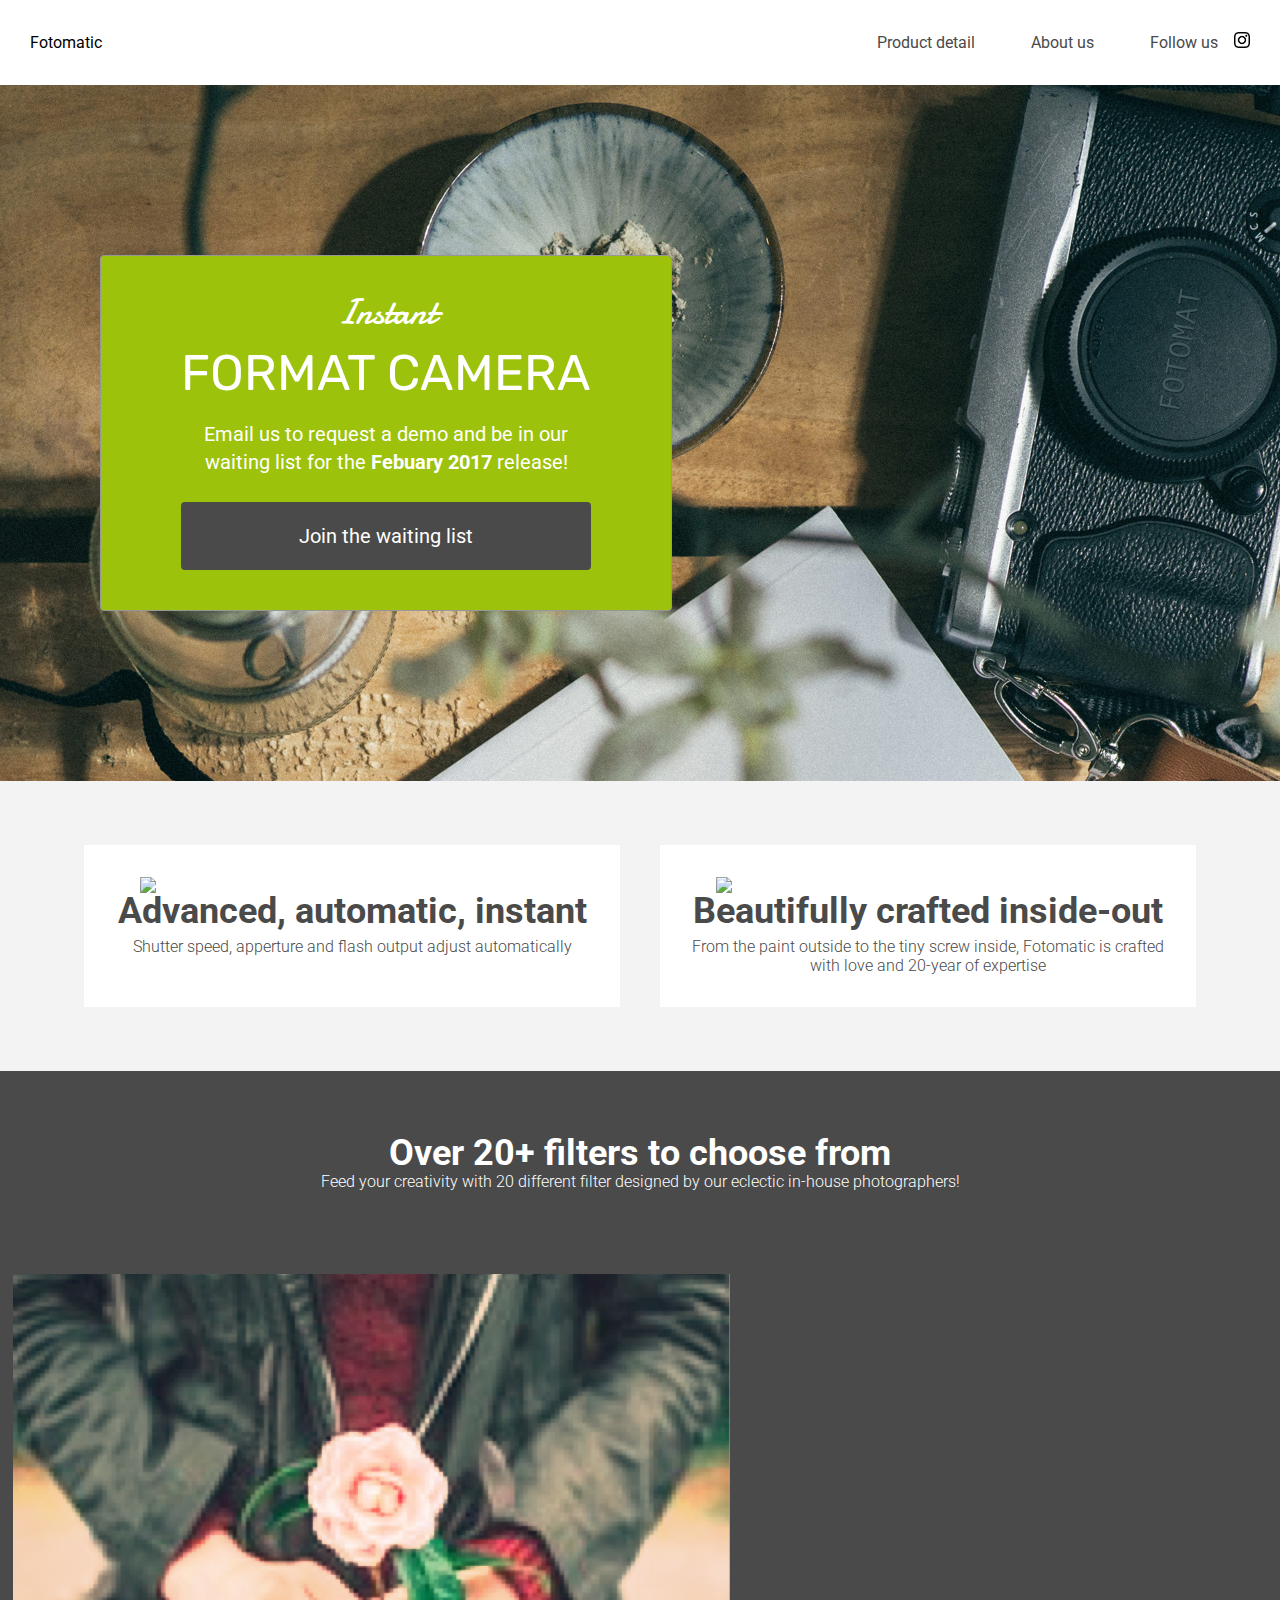
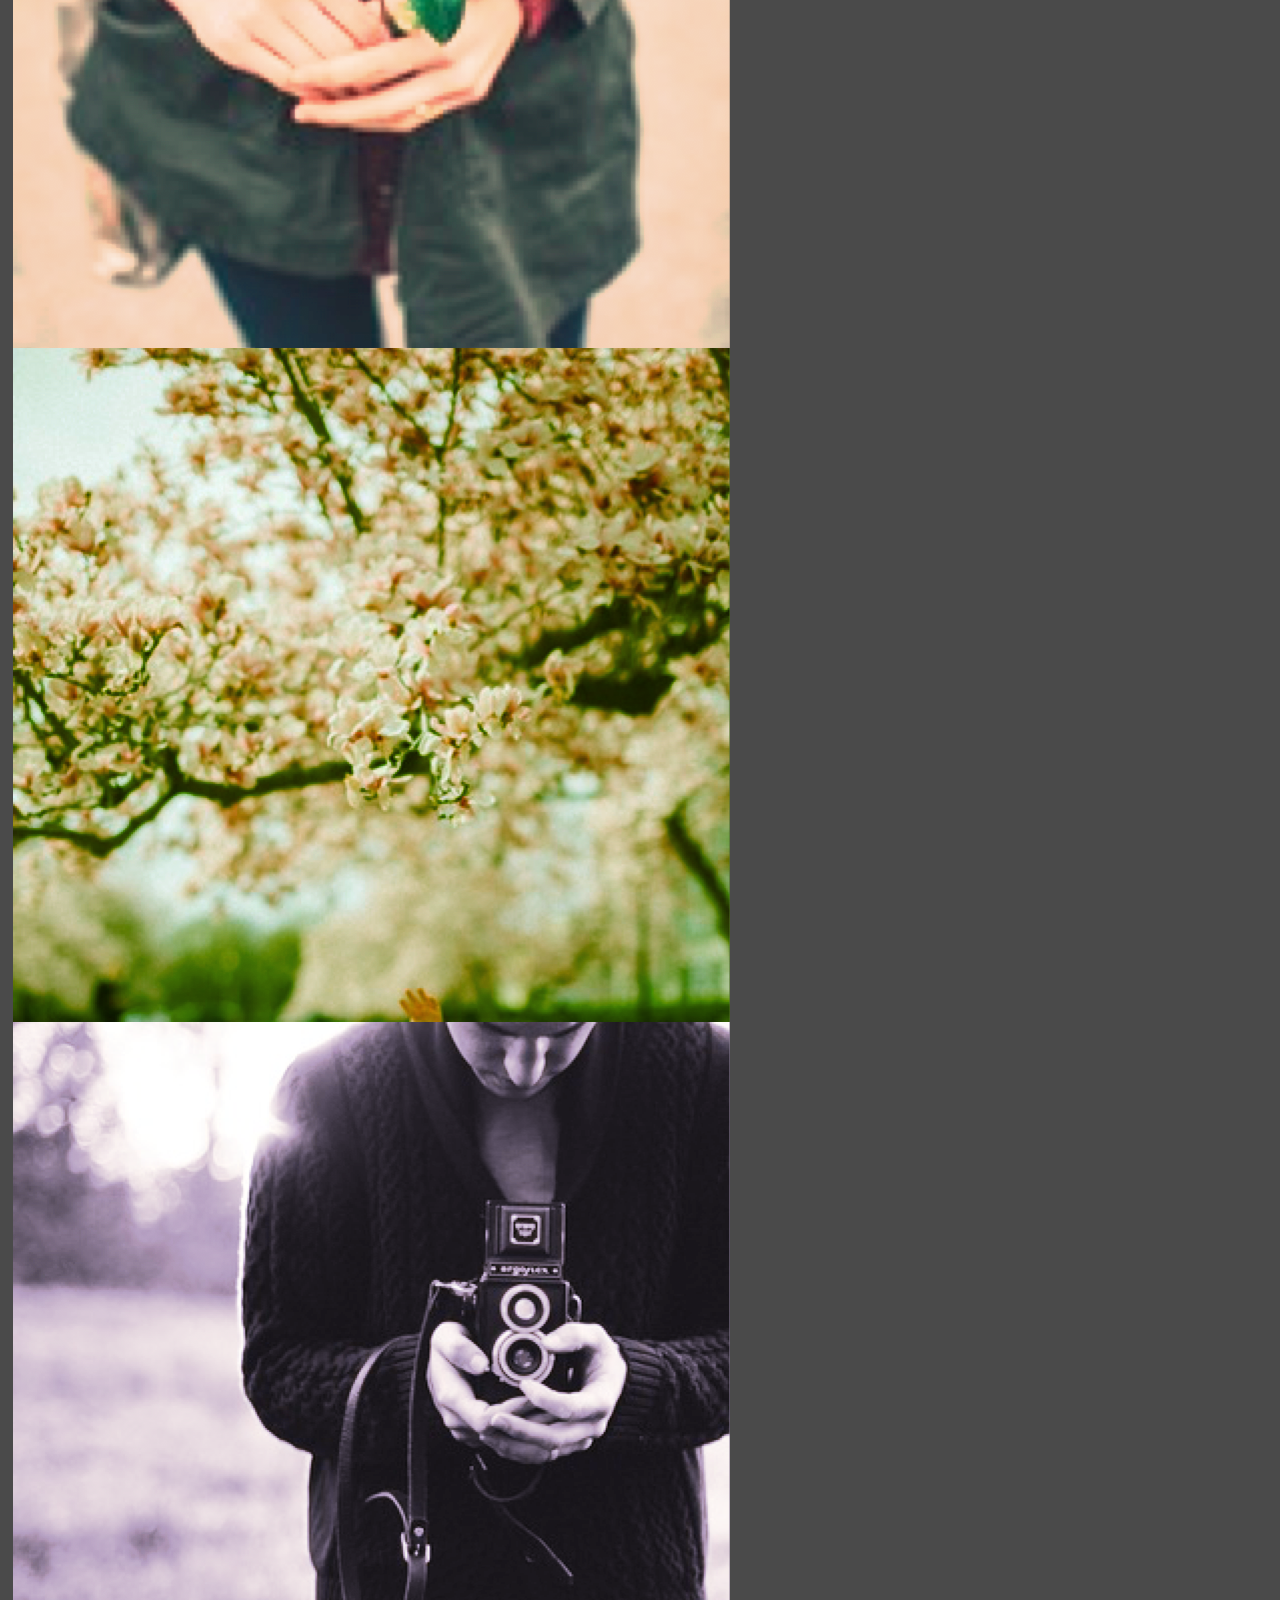
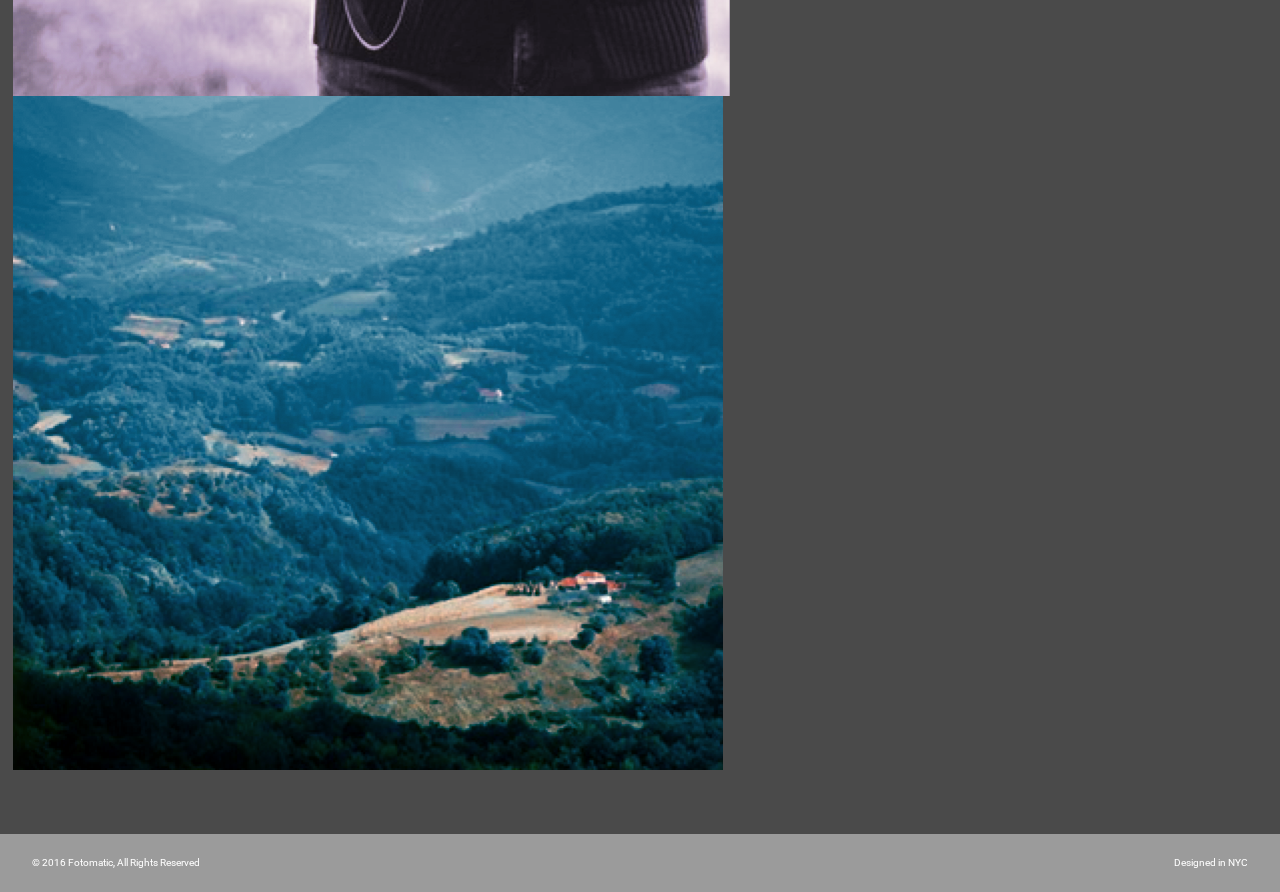
==== index.html @ fb4c3159 "initialization" ====
<!DOCTYPE html>
<html>
<head>
  <link href="https://fonts.googleapis.com/css?family=Damion" rel="stylesheet">
  <link href="https://fonts.googleapis.com/css?family=Rubik" rel="stylesheet">
  <link href="https://fonts.googleapis.com/css?family=Roboto:300,400,600,700" rel="stylesheet">
  <link rel="stylesheet" href="./resources/css/reset.css">
  <link rel="stylesheet" href="./resources/css/style.css">
</head>
<body>
  <!-- Header -->
  <header>
    <div class="content">
      <a href="index.html" class="desktop logo">Fotomatic</a>
      <nav class="desktop">
        <ul>
          <li><a href="#">Product detail</a></li>
          <li><a href="#">About us</a></li>
          <li><a href="https://www.instagram.com/">Follow us <img class="icon" src="./resources/images/instagram.png"></a></li>
        </ul>
      </nav>
      <nav class="mobile">
        <ul>
          <li><a href="#"><img src="./resources/images/ic-logo.svg"></a></li>
          <li><a href="#"><img src="./resources/images/ic-product-detail.svg"></a></li>
          <li><a href="#"><img src="./resources/images/ic-about-us.svg"></a></li>
          <li><a href="#" class="button">Join us</a></li>
        </ul>
      </nav>
    </div>
  </header>

  <!-- Main Content -->
  <div class="main-content">

    <!-- Sign Up Section -->
    <div id="sign-up-section" class="banner">
      <div id="sign-up-cta">
        <div class="content center">
          <div class="header">
            <h2 class="cursive">Instant</h2>
            <h1 class="striking">FORMAT CAMERA</h1>
          </div>
          <div class="email">
            <span>
              Email us to request a demo and be in our waiting list for the <strong>Febuary 2017</strong> release!
            </span>
            <div class="button">Join the waiting list</div>
          </div>
        </div>
      </div>
    </div>

    <!-- Features Section -->
    <div id="features-section">
      <div class="feature">
        <div class="center">
          <div class="image-container">
            <img src="images/feature-1.png" />
          </div>
          <div class="content">
            <h2>Advanced, automatic, instant</h2>
            <h3>Shutter speed, apperture and flash output adjust automatically</h3>
          </div>
        </div>
      </div>
      <div class="feature">
        <div class="center">
          <div class="image-container">
            <img src="images/feature-2.png" />
          </div>
          <div class="content">
            <h2>Beautifully crafted inside-out</h2>
            <h3>From the paint outside to the tiny screw inside, Fotomatic is crafted with love and 20-year of expertise</h3>
          </div>
        </div>
      </div>
    </div>

    <!-- Filters Section -->
    <div id="filters-section">
      <div class="content center">
        <h2>Over 20+ filters to choose from</h2>
        <h3>Feed your creativity with 20 different filter designed by our eclectic in-house photographers!</h3>
      </div>
      <div class="images-container">
        <div class="image-container">
          <img src="./resources/images/filter-1.png" />
        </div>
        <div class="image-container">
          <img src="./resources/images/filter-2.png" />
        </div>
        <div class="image-container">
          <img src="./resources/images/filter-3.png" />
        </div>
        <div class="image-container extra">
          <img src="./resources/images/filter-4.png" />
        </div>
      </div>
    </div>

    <!-- Quotes Section
    <div id="quotes-section">
      <div class="content center">
        <span class="quote">“It’s truly something that could create a brand new photography Renaissance”</span>
        <img class="quote-citation" src="./resources/images/photography-logo.png" />
      </div>
    </div>

    <!-- Footer -->
    <footer>
      <div class="content">
        <span class="copyright">© 2016  Fotomatic, All Rights Reserved</span>
        <span class="location">Designed in NYC</span>
      </div>
    </footer>

  </div>
</body>
</html>
---- resources/css/style.css ----
/* Universal Styles */

html {
  font-family: "Roboto", sans-serif;
  font-size: 16px;
}

.main-content {
  position: relative;
  top: 5.3125rem; /* To offset for fixed header. */
}

.center {
  text-align: center;
}

.button {
  border-radius: 4px;
  background-color: #4a4a4a;
  color: white;
}

.image-container {
  overflow: hidden;
}

.image-container img {
  display: block;
}

.banner{
    background-image: url("../images/banner-landingpage.jpg");
}

#sign-up-cta{
    margin: 10.625rem 6.25rem;
}

header .content{
    display: flex;
    justify-content: space-between;
}

@media only screen and (max-width: 760px) {
  .main-content {
    top: 2.5625rem;
  }
}

/* Header */

header {
  position: fixed;
  width: 100%;
  border-bottom: solid 1px #c6c1c1;
  background-color: white;
}

header .content {
  display: flex;
  align-items: center;
  padding: 1.875rem;
}

header .logo {
  flex: 1;
}

header nav ul {
  display: flex;
}

nav li {
  padding-left: 3.5rem;
}

nav a {
  vertical-align: bottom;
  line-height: 1.6;
  font-size: 1rem;
  color: #4a4a4a;
}

header .icon {
  width: 1rem;
  padding-left: .75rem;
}

header .mobile {
  display: none;
}

@media only screen and (max-width: 760px) {
  header .desktop {
    display: none;
  }

  header .mobile {
    display: block;
    width: 100%;
  }

  header .content {
    padding: .5rem 0;
  }

  header .mobile ul {
    display: flex;
    justify-content: space-around;
    align-items: center;
    width: 100%;
  }

  header .mobile li {
    padding: 0;
  }

  header .mobile .button {
    padding: .1875rem .5rem;
    background-color: #9dc20b;
    line-height: 1.6;
    color: white;
  }
}

/* Sign Up Section */

#sign-up-section {
  display: flex;
  justify-content: flex-start;
  align-items: flex-start;
  height: 43.5rem;
}

#sign-up-cta {
  padding: 0 5rem 2.5rem 5rem;
  border: solid 1px #979797;
  border-radius: 4px;
  background-color: #9dc20b;
}

#sign-up-cta .content {
  width: 25.625rem;
  margin-top: 2rem;
  font-family: "Roboto", sans-serif;
  font-size: 1.25rem;
  line-height: 1.4;
  color: white;
}

#sign-up-cta h1 {
  font-size: 3.125rem;
}

#sign-up-cta h2 {
  font-size: 2.25rem;
}

#sign-up-cta span strong {
  font-weight: bold;
}

#sign-up-cta .cursive {
  font-family: "Damion", cursive;
}

#sign-up-cta .striking {
  font-family: "Rubik", sans-serif;
  padding-bottom: .75rem;
}

#sign-up-cta .button {
  margin-top: 1.625rem;
  padding: 1.25rem 7.25rem;
}

@media only screen and (max-width: 760px) {
  #sign-up-section {
    align-items: center;
    justify-content: center;
    height: 28rem;
  }

  #sign-up-cta {
    position: static;
    width: auto;
    height: auto;
    background-color: transparent;
    border: none;
  }

  #sign-up-cta .content {
    margin-top: 0;
  }

  #sign-up-cta .email {
    display: none;
  }

  #sign-up-cta h1 {
    font-size: 3.125rem;
  }

  #sign-up-cta h2 {
    font-size: 2.25rem;
  }
}

@media only screen and (max-width: 450px) {
  #sign-up-section {
    height: 20rem;
  }

  #sign-up-cta h1 {
    font-size: 2.25rem;
  }

  #sign-up-cta h2 {
    font-size: 2rem;
  }
}

/* Features Section */

#features-section {
  display: flex;
  justify-content: space-between;
  padding: 4rem 5%;
  background-color: #f3f3f3;
}

.feature {
  flex: 1;
  padding: 2rem;
  margin: 0px 1.25rem;
  background-color: white;
}

.feature .image-container {
  width: 90%;
  height: 65%;
  margin: 0 auto;
}

.feature h2 {
  padding-bottom: .5rem;
  font-size: 2.25rem;
  font-weight: bold;
  color: #4a4a4a;
}

.feature h3 {
  font-size: 1rem;
  line-height: 1.2;
  font-weight: 300;
  color: #4a4a4a;
}

@media only screen and (max-width: 890px) {
  .feature h2 {
    font-size: 1.125rem;
    line-height: 1.3;
    font-weight: normal;
  }

  .feature h3 {
    font-size: .875rem;
    line-height: 1.4;
  }
}

@media only screen and (max-width: 760px) {
  #features-section {
    flex-flow: column;
    padding: 0;
  }

  .feature {
    margin: 0;
    padding: 1.25rem 1rem 0 1rem;
  }
}

/* Filters Section */

#filters-section {
  padding: 4rem 0;
  background-color: #4a4a4a;
}

#filters-section .content {
  padding: 0 .625rem;
  margin-bottom: 5rem;
}

#filters-section .content h2 {
  font-size: 2.25rem;
  font-weight: bold;
  color: white;
}

#filters-section .content h3 {
  font-size: 1rem;
  line-height: 1.4;
  font-weight: 300;
  color: white;
}

#filters-section .images-container {
  max-width: 100%;
  padding: 0 1%;
}

@media only screen and (max-width: 760px) {
  #filters-section {
    padding: 1.5rem 0 0 0;
  }

  #filters-section .content {
    margin-bottom: 1rem;
  }

  #filters-section .content h2 {
    padding-bottom: .625rem;
    font-size: 1.125rem;
    line-height: 1.3;
    font-weight: normal;
  }

  #filters-section .content h3 {
    font-size: .875rem;
    line-height: 1.4;
  }

  #filters-section .images-container {
    padding: 0;
  }

  #filters-section .extra {
    display: none;
  }
}

/* Quotes Section */

#quotes-section {
  background-color: #f3f3f3;
}

#quotes-section content {
  padding: 5rem 0;
}

#quotes-section quote {
  padding-right: 1.875rem;
  font-family: "Palatino", serif;
  font-size: 1.875rem;
  line-height: 1.1;
  font-style: italic;
  color: #4a4a4a;
}

#quotes-section quote-citation {
  height: 1.875rem;
}

@media only screen and (max-width: 760px) {
  #quotes-section content {
    padding: 1.875rem .625rem;
  }

  #quotes-section quote {
    font-size: 1.5rem;
    line-height: 1.4;
  }

  #quotes-section quote-citation {
    display: block;
    padding-top: 1rem;
    margin: auto;
  }
}

/* Footer */

footer {
  background-color: #9b9b9b;
  padding: 1.5rem 2rem;
}

footer .content {
  color: white;
  display: flex;
  font-size: .75rem;
}

footer .copyright {
  flex-grow: 1;
}

@media only screen and (min-width: 760px) {
  footer .content {
    font-size: .625rem;
  }
}
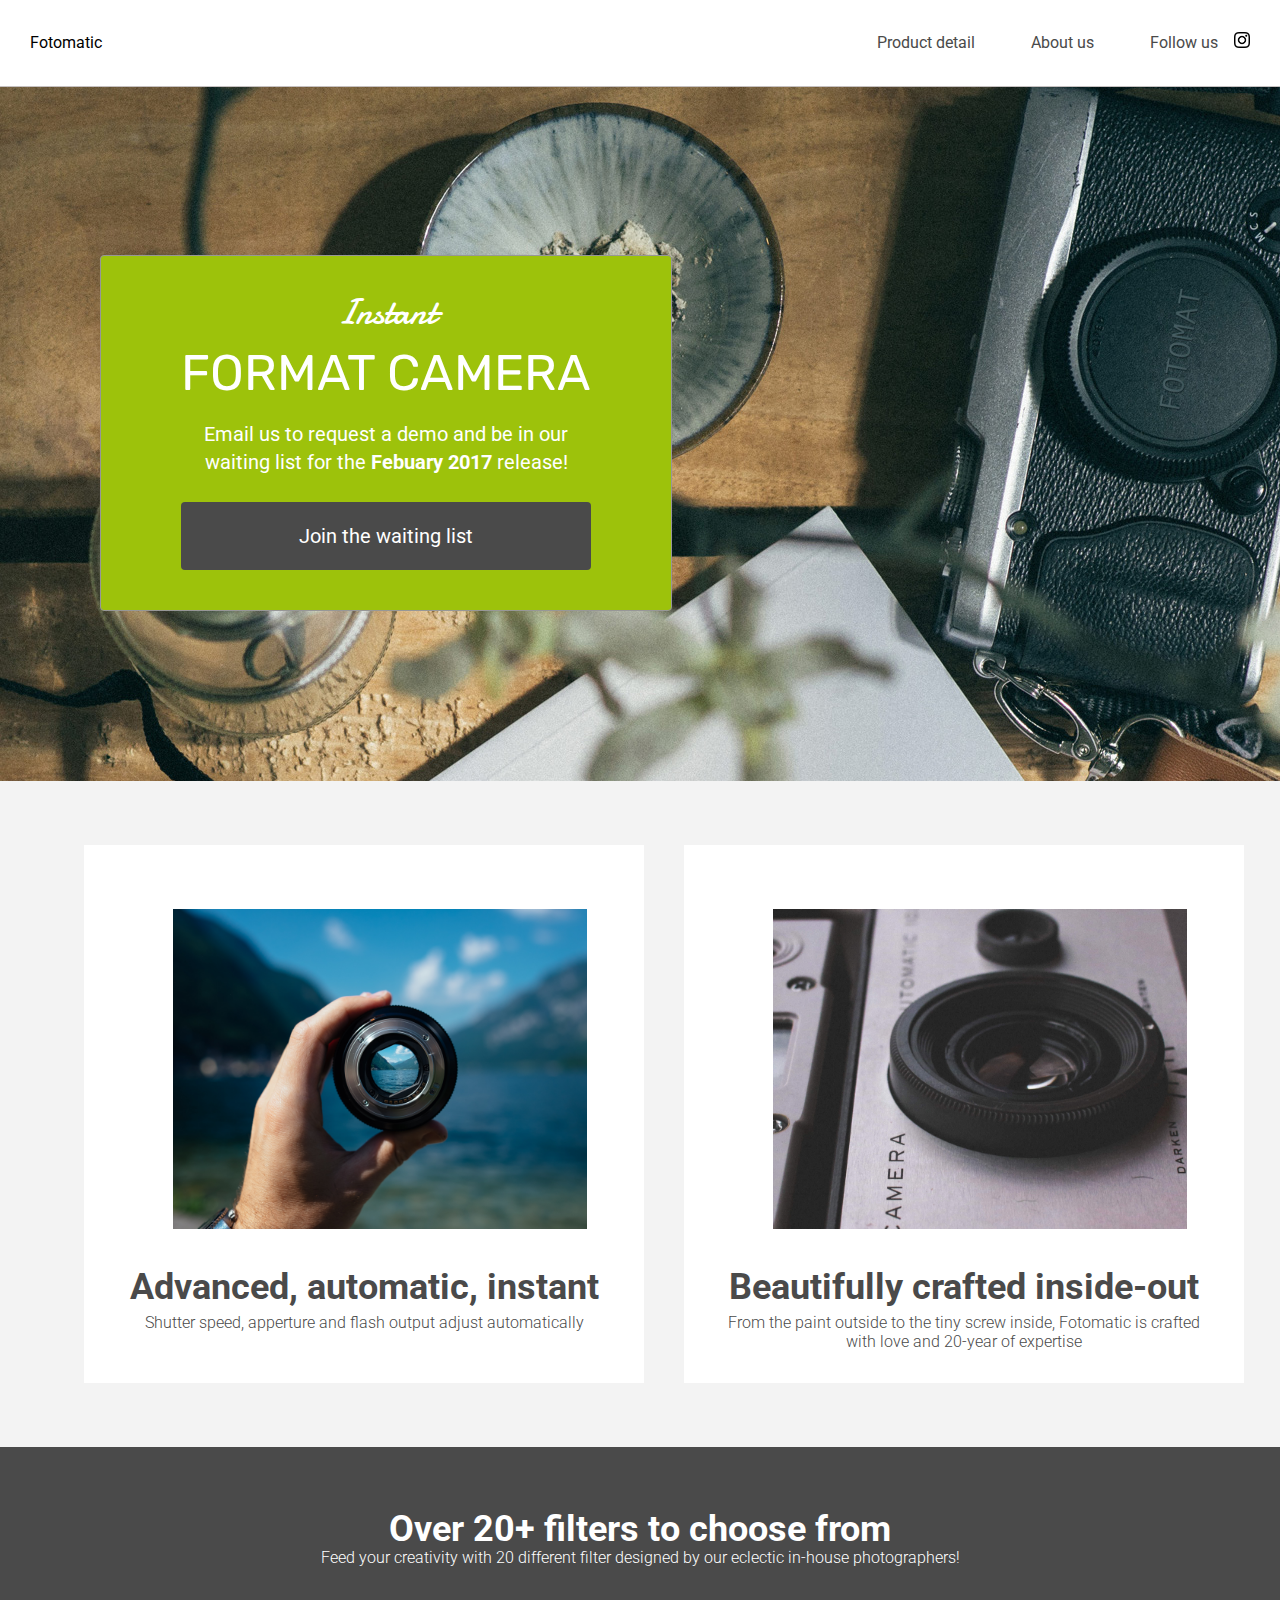
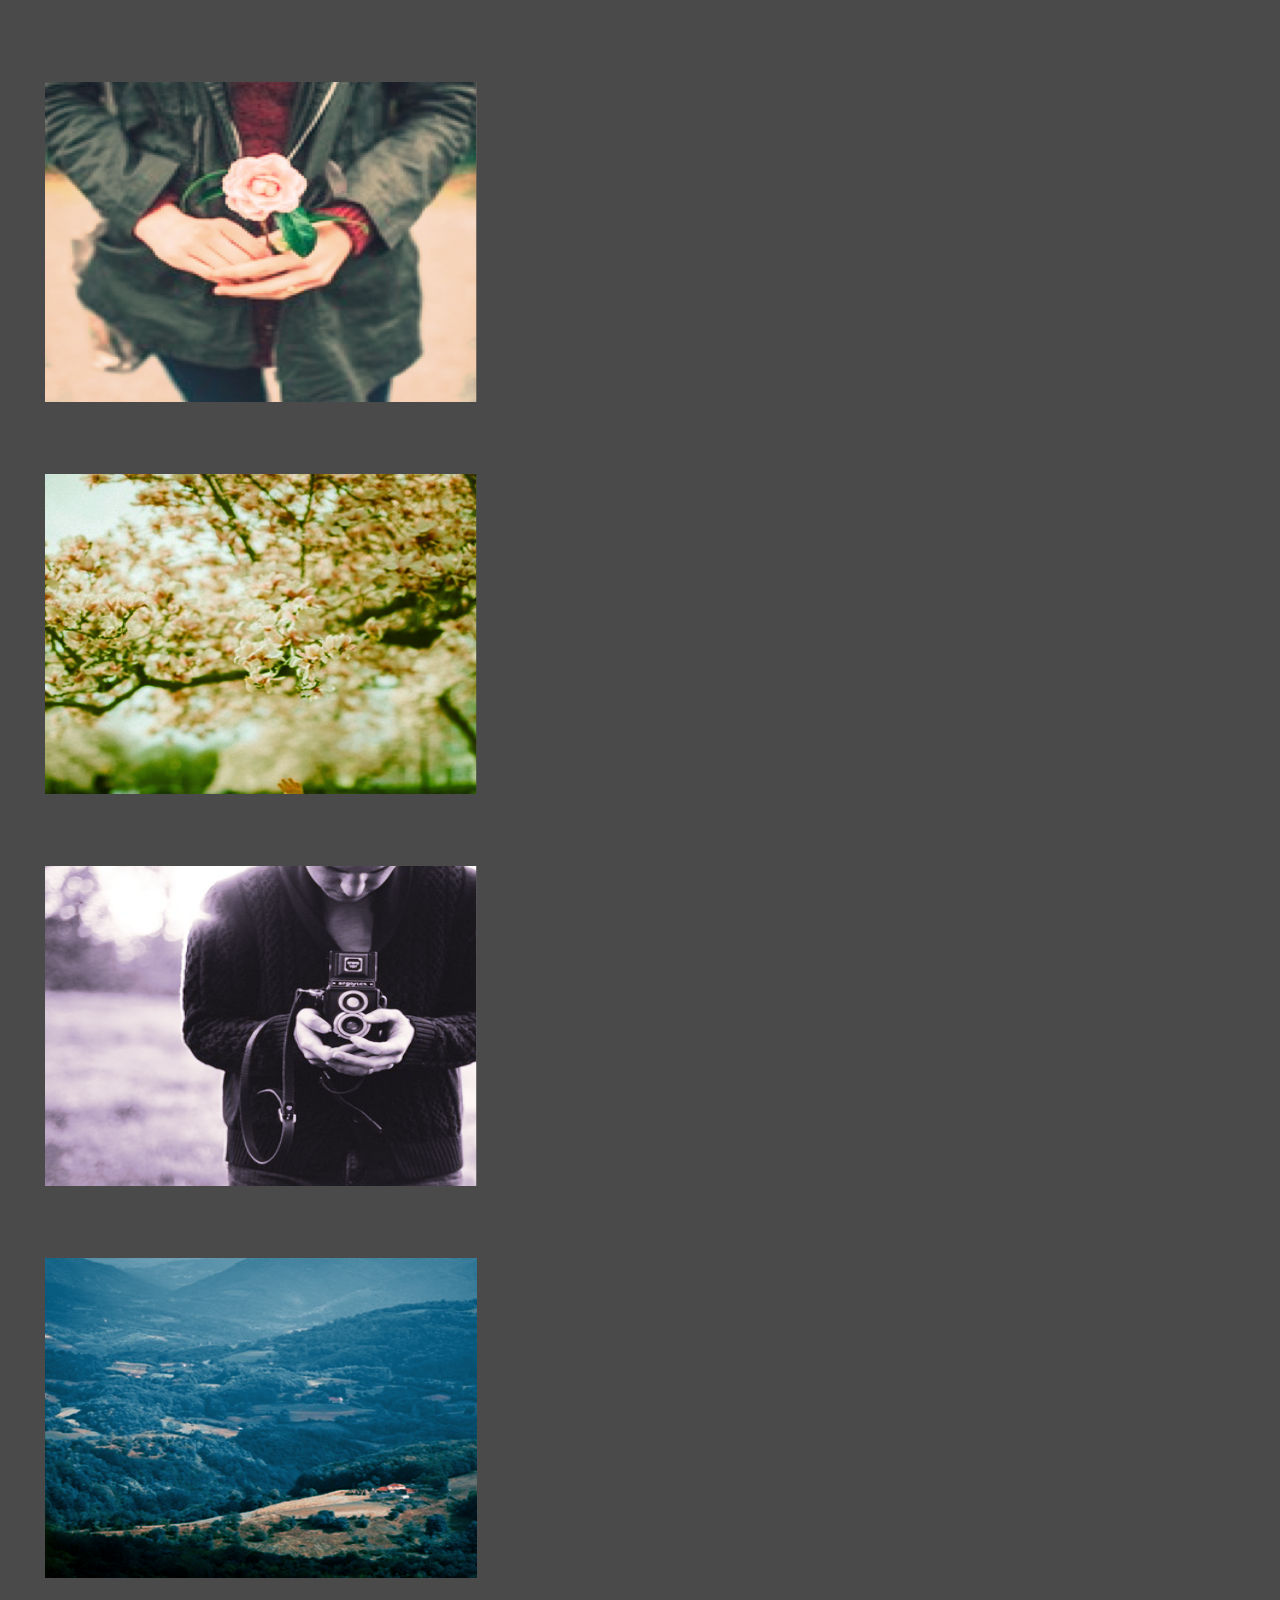
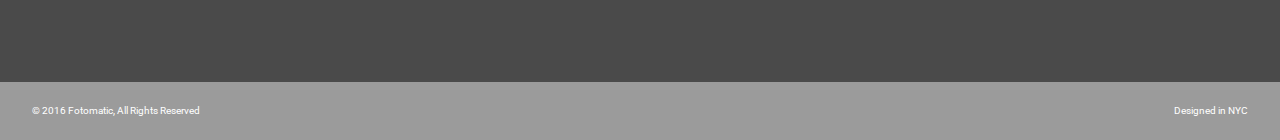
==== commit bcc725f7: "for review" ====
--- a/index.html
+++ b/index.html
@@ -52,11 +52,12 @@
     </div>
 
     <!-- Features Section -->
+
     <div id="features-section">
       <div class="feature">
         <div class="center">
           <div class="image-container">
-            <img src="images/feature-1.png" />
+            <img src="resources/images/feature-1.png" />
           </div>
           <div class="content">
             <h2>Advanced, automatic, instant</h2>
@@ -67,7 +68,7 @@
       <div class="feature">
         <div class="center">
           <div class="image-container">
-            <img src="images/feature-2.png" />
+            <img src="resources/images/feature-2.png" />
           </div>
           <div class="content">
             <h2>Beautifully crafted inside-out</h2>
@@ -76,7 +77,6 @@
         </div>
       </div>
     </div>
-
     <!-- Filters Section -->
     <div id="filters-section">
       <div class="content center">
--- a/resources/css/style.css
+++ b/resources/css/style.css
@@ -3,6 +3,11 @@
 html {
   font-family: "Roboto", sans-serif;
   font-size: 16px;
+}
+
+body{
+   width: 100%;
+   margin: 0 auto;
 }
 
 .main-content {
@@ -36,10 +41,40 @@
     margin: 10.625rem 6.25rem;
 }
 
+header{
+    position: fixed;
+    z-index: 100;
+    width: 100%;
+    border-bottom: solid 1px #c6c1c1;
+    background-color: white;
+}
+
 header .content{
     display: flex;
     justify-content: space-between;
-}
+    align-items: center;
+}
+
+#features-section{
+   display: flex;
+   justify-content: center;
+   padding: 4rem 5%;
+   background-color: #f3f3f3;
+}
+
+.feature{
+    flex: 1;
+    margin: 0 1.25rem;
+    padding: 2rem;
+    background-color: white;
+}
+
+.image-container img{
+    margin: 32px 32px 40px 32px;
+    width: 27rem;
+    height: 20rem;
+}
+
 
 @media only screen and (max-width: 760px) {
   .main-content {
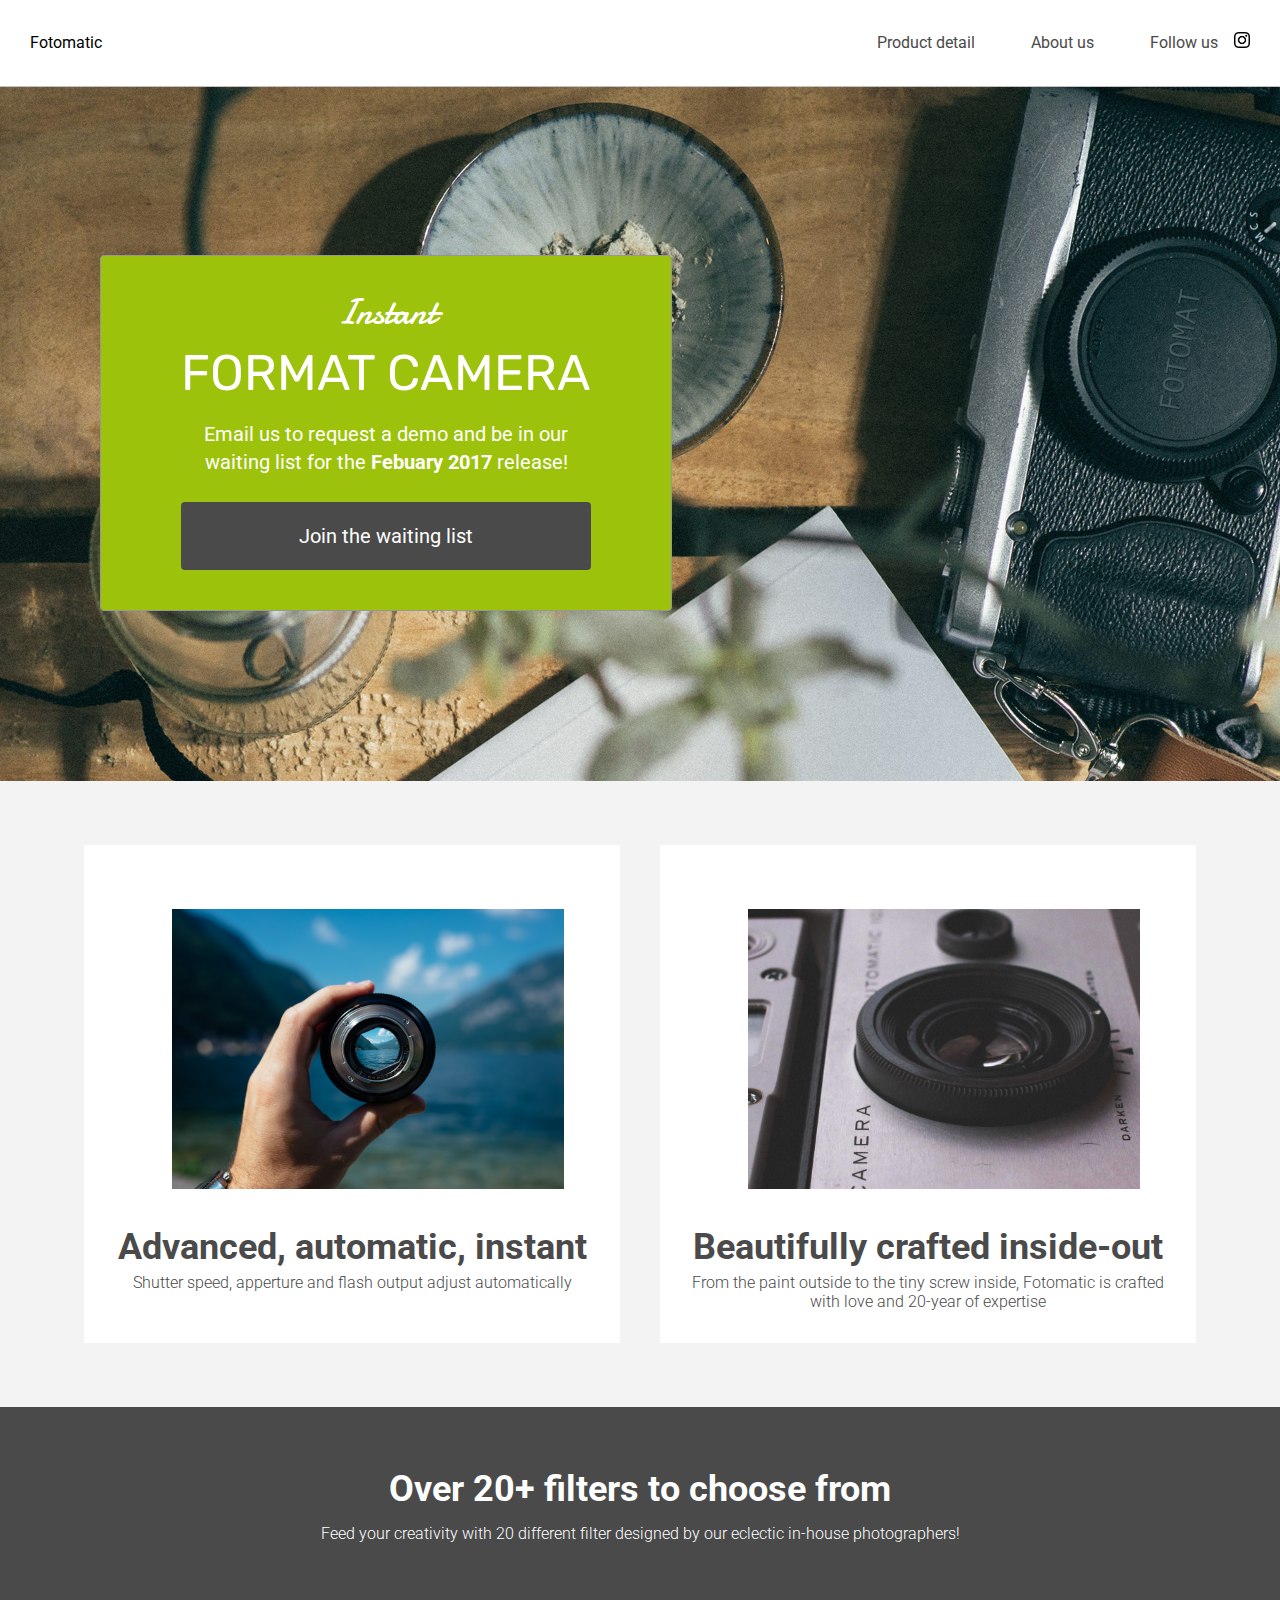
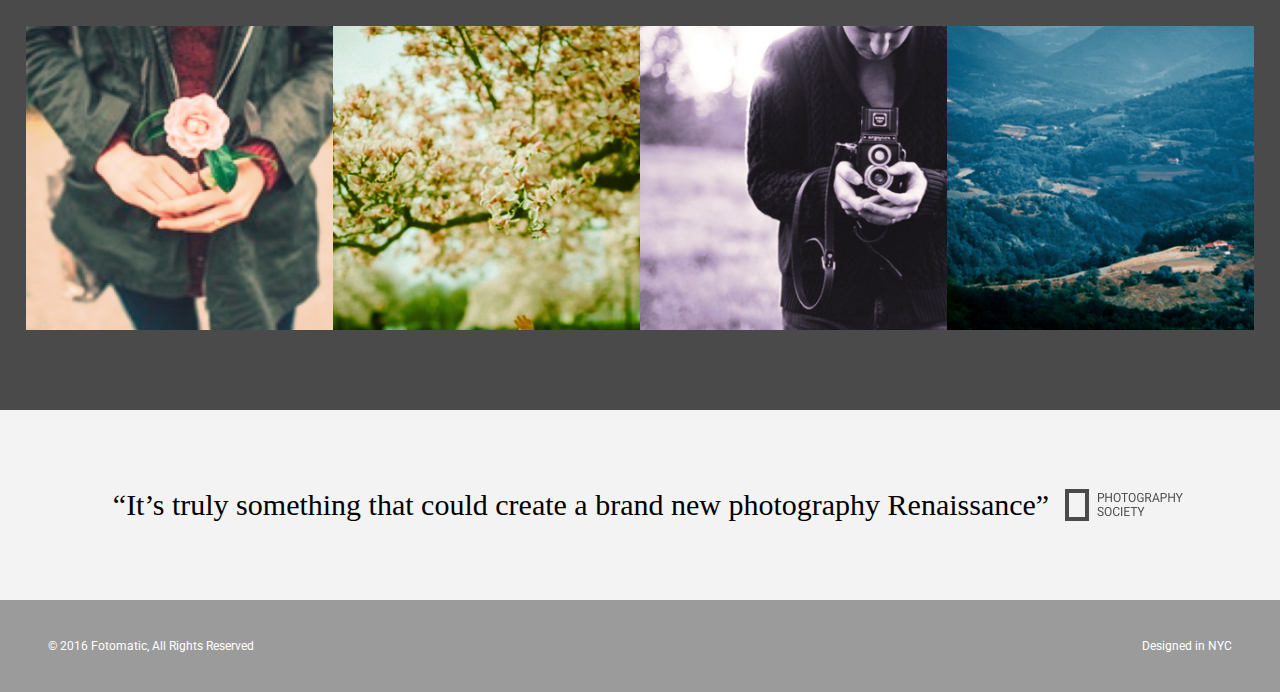
==== commit 29553397: "finished structurelarge screen version" ====
--- a/index.html
+++ b/index.html
@@ -1,6 +1,8 @@
 <!DOCTYPE html>
 <html>
 <head>
+  <meta charset="utf-8">
+  <meta name="viewport" content="width=device-width, maximum-scale=2, minimum-scale=0.5">
   <link href="https://fonts.googleapis.com/css?family=Damion" rel="stylesheet">
   <link href="https://fonts.googleapis.com/css?family=Rubik" rel="stylesheet">
   <link href="https://fonts.googleapis.com/css?family=Roboto:300,400,600,700" rel="stylesheet">
@@ -80,7 +82,7 @@
     <!-- Filters Section -->
     <div id="filters-section">
       <div class="content center">
-        <h2>Over 20+ filters to choose from</h2>
+        <h2>Over 20+ filters to choose from</h2> <br>
         <h3>Feed your creativity with 20 different filter designed by our eclectic in-house photographers!</h3>
       </div>
       <div class="images-container">
@@ -99,7 +101,8 @@
       </div>
     </div>
 
-    <!-- Quotes Section
+    <!-- Quotes Section -->
+
     <div id="quotes-section">
       <div class="content center">
         <span class="quote">“It’s truly something that could create a brand new photography Renaissance”</span>
@@ -110,7 +113,7 @@
     <!-- Footer -->
     <footer>
       <div class="content">
-        <span class="copyright">© 2016  Fotomatic, All Rights Reserved</span>
+        <span class="copyright">&copy 2016  Fotomatic, All Rights Reserved</span>
         <span class="location">Designed in NYC</span>
       </div>
     </footer>
--- a/resources/css/style.css
+++ b/resources/css/style.css
@@ -1,4 +1,4 @@
-/* Universal Styles */
+﻿/* Universal Styles */
 
 html {
   font-family: "Roboto", sans-serif;
@@ -57,8 +57,8 @@
 
 #features-section{
    display: flex;
-   justify-content: center;
-   padding: 4rem 5%;
+   justify-content: space-around;
+   padding: 4rem 0;
    background-color: #f3f3f3;
 }
 
@@ -69,12 +69,51 @@
     background-color: white;
 }
 
-.image-container img{
+#features-section .image-container img{
     margin: 32px 32px 40px 32px;
-    width: 27rem;
-    height: 20rem;
-}
-
+    width: 25rem;
+    height: 17.5rem;
+}
+
+#filters-section{
+
+}
+
+#filters-section .images-container{
+    display: flex;
+   flex-direction: row;
+   justify-content: center;
+   margin: 5rem 1% 1rem 1%;
+}
+
+#filters-section .image-container img{
+    width: 21rem;
+    height: 19rem;
+}
+
+#quotes-section .center{
+    display: flex;
+    align-items: center;
+    justify-content: center;
+    width: 100%;
+    height: 190px;
+}
+
+.quote{
+    font-family: Paladino-italic;
+    padding: 0 1rem;
+    font-size: 30px;
+}
+
+footer .copyright{
+    font-size: 12px;
+    margin: 1rem;
+}
+
+footer .location{
+    font-size: 12px;
+    margin: 1rem;
+}
 
 @media only screen and (max-width: 760px) {
   .main-content {
